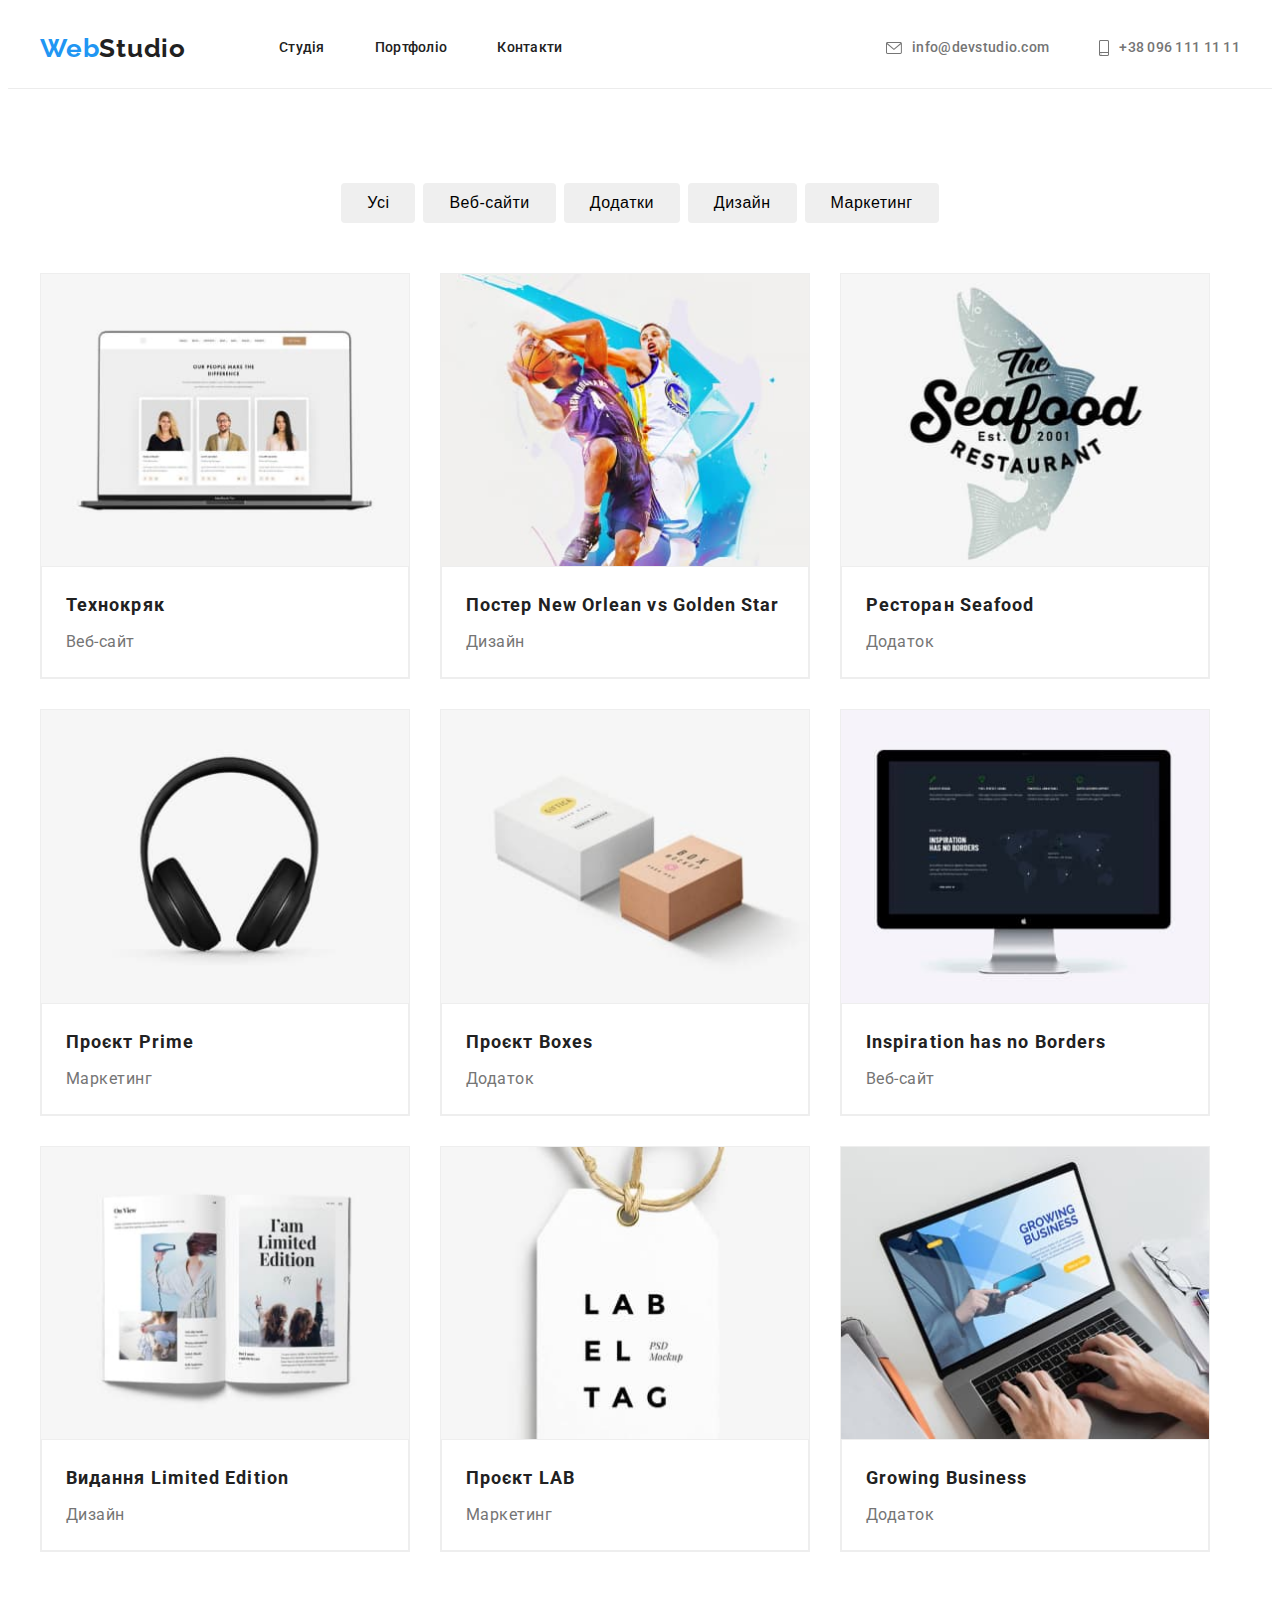
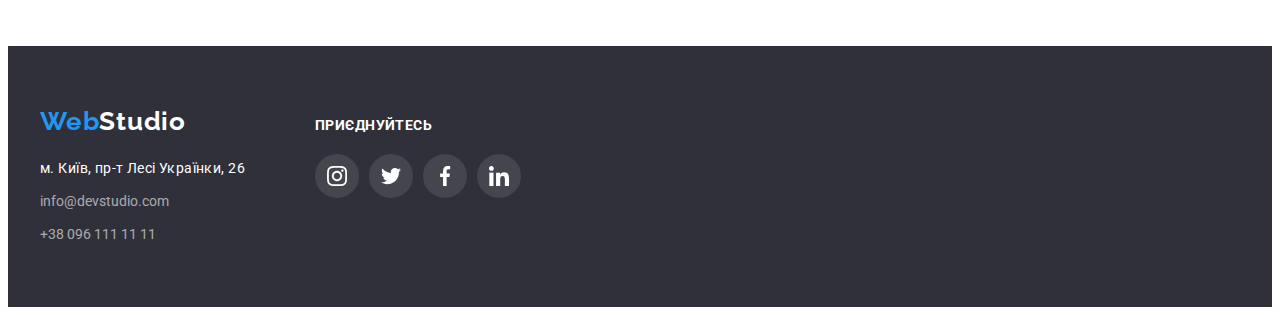
==== portfolio.html @ c2a0ddba "Initial commit" ====
<!DOCTYPE html>
<html lang="en">
  <head>
    <meta charset="UTF-8" />
    <meta http-equiv="X-UA-Compatible" content="IE=edge" />
    <meta name="viewport" content="width=device-width, initial-scale=1.0" />
    <!--fonts-->
    <link rel="preconnect" href="https://fonts.googleapis.com" />
    <link rel="preconnect" href="https://fonts.gstatic.com" crossorigin />
    <link
      href="https://fonts.googleapis.com/css2?family=Raleway:wght@700&family=Roboto:wght@400;500;700;900&display=swap"
      rel="stylesheet"
    />
    <link rel="stylesheet" href="https://cdnjs.cloudflare.com/ajax/libs/modern-normalize/1.1.0/modern-normalize.min.css" integrity="sha512-wpPYUAdjBVSE4KJnH1VR1HeZfpl1ub8YT/NKx4PuQ5NmX2tKuGu6U/JRp5y+Y8XG2tV+wKQpNHVUX03MfMFn9Q==" crossorigin="anonymous" referrerpolicy="no-referrer" />
    <link rel="stylesheet" href="./css/styles.css" />
    <title>Portfolio</title>
  </head>
  <body>
    <!--headline-->
    <header class="header">
      <div class="container nav">
        <a href="" class="logo">Web<span class="logo-color">Studio</span></a>
        <nav>
          <ul class="nav-list">
            <li class="item">
              <a href="./index.html" class="nav-link">Студія</a>
            </li>
            <li class="item">
              <a href="./portfolio.html" class="nav-link">Портфоліо</a>
            </li>
            <li class="item">
              <a href="" class="nav-link">Контакти</a>
            </li>
          </ul>
        </nav>
        <!--headline-contacts-->
        <ul class="contacts">
          <li class="item">
          <a href="mailto:info@devstudio.com" class="contacts-link">
            <svg class="cont-icon" width="16" height="12" aria-label="envelope">
              <use href="./images/icons1/icons.svg#icon-envelope"></use>
              </svg>info@devstudio.com</a>
          </li>
        <li class="item">
                    <a href="tel:+380961111111" class="contacts-link"
            > <svg class="cont-icon" width="10" height="16" aria-label="smartphone">
              <use href="./images/icons1/icons.svg#icon-smartphone"></use>
              </svg>+38 096 111 11 11</a>
        </li>
      </ul>
      </div>
    </header>
    <main>
      <section class="section">
        <div class="container">
          <h1 class="visually-hidden">filters</h1>
          <!--filters-->
          <ul class="filters">
            <li class="filter-item"><button type="button" class="btn">Усі</button></li>
            <li class="filter-item"><button type="button" class="btn">Веб-сайти</button></li>
            <li class="filter-item"><button type="button" class="btn">Додатки</button></li>
            <li class="filter-item"><button type="button" class="btn">Дизайн</button></li>
            <li class="filter-item"><button type="button" class="btn">Маркетинг</button></li>
          </ul>
          
          <!--projects-->
          <ul class="projects">
            <li class="project-item">
              <a class="project-card" href="">
              <img src="./images/proj-img1(1).jpg" alt="laptop" width="370" />
              <div class="project-data">
              <h2 class="container-title">Технокряк</h2>
              <p class="section-text">Веб-сайт</p>
              </div>
            </a>
            </li>
            <li class="project-item">
              <a class="project-card" href="">
              <img src="./images/proj-img2(1).jpg" alt="poster" width="370" />
              <div class="project-data">
              <h2 class="container-title">Постер New Orlean vs Golden Star</h2>
              <p class="section-text">Дизайн</p>
              </div></a>
            </li>
            <li class="project-item">
              <a class="project-card" href="">
              <img src="./images/proj-img3(1).jpg" alt="restaurant" width="370" />
              <div class="project-data">
              <h2 class="container-title">Ресторан Seafood</h2>
              <p class="section-text">Додаток</p>
              </div></a>
            </li>
            <li class="project-item">
              <a class="project-card" href="">
              <img src="./images/proj-img4(1).jpg" alt="headphones" width="370" />
              <div class="project-data">
              <h2 class="container-title">Проєкт Prime</h2>
              <p class="section-text">Маркетинг</p>
              </div></a>
            </li>
            <li class="project-item">
              <a class="project-card" href="">
              <img src="./images/proj-img5(1).jpg" alt="boxes" width="370" />
              <div class="project-data">
              <h2 class="container-title">Проєкт Boxes</h2>
              <p class="section-text">Додаток</p>
              </div></a>
            </li>
            <li class="project-item">
              <a class="project-card" href="">
              <img src="./images/proj-img6(1).jpg" alt="display" width="370" />
              <div class="project-data">
              <h2 class="container-title">Inspiration has no Borders</h2>
              <p class="section-text">Веб-сайт</p>
              </div></a>
            </li>
            <li class="project-item">
              <a class="project-card" href="">
              <img src="./images/proj-img7(1).jpg" alt="magazine" width="370" />
              <div class="project-data">
              <h2 class="container-title">Видання Limited Edition</h2>
              <p class="section-text">Дизайн</p>
              </div></a>
            </li>
            <li class="project-item">
              <a class="project-card" href="">
              <img src="./images/proj-img8(1).jpg" alt="label" width="370" />
              <div class="project-data">
              <h2 class="container-title">Проєкт LAB</h2>
              <p class="section-text">Маркетинг</p>
              </div></a>
            </li>
            <li class="project-item">
              <a class="project-card" href="">
              <img src="./images/proj-img9(1).jpg" alt="hands" width="370" />
              <div class="project-data">
              <h2 class="container-title">Growing Business</h2>
              <p class="section-text">Додаток</p>
              </div></a>
            </li>
          </ul>
        </div>
      </section>
    </main>
    <footer class="footer">
      <div class="container footer-container">
        <div class="footer-data">
      <a href="" class="logo logo-footer">Web<span class="logo-color-foot">Studio</span></a>
      <address class="address">
        <ul>
          <li class="footer-link">
            <a href="https://goo.gl/maps/9TufqQXHVESEiAqk8" class="address-link-top"
              >м. Київ, пр-т Лесі Українки, 26</a
            >
          </li>
          <li class="footer-link">
            <a href="mailto:info@devstudio.com" class="address-link"
              >info@devstudio.com</a
            >
          </li>
          <li>
            <a href="tel:+380961111111" class="address-link">+38 096 111 11 11</a>
          </li>
        </ul>
      </address>
        </div>
      <div class="footer-socials">
      <h3 class="socials-title">приєднуйтесь</h3>
      <ul class="social-links-footer">
        <li class="social-item-footer">
          <a class="social-link-footer" href="">
            <svg class="social-icon" width="20" height="20">
              <use href="./images/icons1/icons.svg#icon-instagram"></use>
            </svg>
            </a>
        </li>
        <li class="social-item-footer">
          <a class="social-link-footer" href="">
            <svg class="social-icon" width="20" height="20">
              <use href="./images/icons1/icons.svg#icon-twitter"></use>
            </svg>
            </a>
        </li>
        <li class="social-item-footer">
          <a class="social-link-footer" href="">
            <svg class="social-icon" width="20" height="20">
              <use href="./images/icons1/icons.svg#icon-facebook"></use>
            </svg>
            </a></li>
        <li class="social-item-footer">
          <a class="social-link-footer" href="">
            <svg class="social-icon" width="20" height="20">
              <use href="./images/icons1/icons.svg#icon-linkedin"></use>
            </svg>
            </a></li>
      </ul>
      </div>
      </div>
  </footer>
  </body>
</html>
---- css/styles.css ----
:root {
  --main-font: roboto;
  --secondary-font: raleway;
  --primary-text-color: #757575;
  --title-text-color: #212121;
  --accent-color: #2196f3;
}
body {
  font-family: roboto, sans-serif;
  color: var(--primary-text-color);
  background-color: #ffffff;
}
ul {
  margin: 0;
  padding: 0;
  list-style: none;
}
img {
  display: block;
  max-width: 100%;
  height: auto;
}
/*reset*/
h1,
h2,
h3,
h4,
h5,
h6,
p {
  margin: 0;
}
.container {
  margin: 0 auto;
  width: 1200px;
  padding-left: 15px;
  padding-right: 15px;
}

/*header*/
.header {
  border-bottom: 1px solid #ececec;
}
.logo {
  font-family: "Raleway";
  font-weight: 700;
  font-size: 26px;
  line-height: 1.19;
  letter-spacing: 0.03em;
  color: var(--accent-color);
  text-decoration: none;
  margin-right: 93px;
}
.logo-footer {
  margin: 0;
}
.logo-color {
  color: var(--title-text-color);
}
.logo-color-foot {
  color: #ffffff;
}
/*navigation*/
.nav {
  display: flex;
  align-items: center;
}
.nav-list {
  display: flex;
}
.nav-list .item:not(:last-child) {
  margin-right: 50px;
}
.nav-link {
  display: block;
  padding: 32px 0;
  font-weight: 500;
  font-size: 14px;
  line-height: 1.14;
  letter-spacing: 0.02em;
  text-decoration: none;
  color: var(--title-text-color);
}
.nav-link:hover,
.nav-link:focus,
.nav-link.current {
  color: var(--accent-color);
}
/*contacts*/
.contacts {
  display: flex;
  margin-left: auto;
}
.contacts .item:not(:last-child) {
  margin-right: 50px;
}
.contacts-link {
  text-decoration: none;
  font-weight: 500;
  font-size: 14px;
  line-height: 1.14;
  letter-spacing: 0.02em;
  color: var(--primary-text-color);
  fill: var(--primary-text-color);
  display: flex;
  align-items: center;
  gap: 10px;
}
.contacts-link:hover,
.contacts-link:focus {
  color: var(--accent-color);
  fill: var(--accent-color);
}
/*hero*/
.hero-title {
  font-weight: 900;
  font-size: 44px;
  line-height: 1.36;
  text-align: center;
  letter-spacing: 0.06em;
  text-transform: uppercase;
  color: #ffffff;
  width: 700px;
  margin-bottom: 30px;
  margin-left: auto;
  margin-right: auto;
}
.hero {
  align-items: center;
  text-align: center;
  padding-top: 200px;
  padding-bottom: 200px;
  max-width: 1600px;
  height: 600px;
  margin-left: auto;
  margin-right: auto;
  background: #C4C4C4;
  background-image: linear-gradient(to right, rgba(47, 48, 58, 0.4), rgba(47, 48, 58, 0.4)),
  url(../images/hero-bg\ \(1\).jpg);
  background-position:center ;
  background-size: contain;
  background-repeat: no-repeat;
 }
.btn-hero {
  background-color: var(--accent-color);
  font-weight: 700;
  font-size: 16px;
  line-height: 1.88;
  letter-spacing: 0.06em;
  color: #ffffff;
  cursor: pointer;
  border: 1px solid transparent;
  border-radius: 4px;
  padding: 10px 32px;
}
/*sections*/
.section {
  padding-top: 94px;
  padding-bottom: 94px;
}
.visually-hidden {
  position: absolute;
  width: 1px;
  height: 1px;
  margin: -1px;
  border: 0;
  padding: 0;
  white-space: nowrap;
  clip-path: inset(100%);
  clip: rect(0 0 0 0);
  overflow: hidden;
}
.bene-list {
  display: flex;
  flex-wrap: wrap;
}
.bene-list .item {
  width: 270px;
}
.bene-list .item:not(:last-child) {
  margin-right: 30px;
}
.benefits-title {
  font-weight: 700;
  font-size: 14px;
  line-height: 1.14;
  letter-spacing: 0.03em;
  text-transform: uppercase;
  color: var(--title-text-color);
  margin-bottom: 10px;
  margin-top: 30px;
}
.benefits-text {
  font-size: 14px;
  font-style: regular;
  line-height: 1.71;
  letter-spacing: 0.03em;
  color: var(--primary-text-color);
}
.bene-icon {
  background-color: #F5F4FA;
  border-radius: 4px;
  display: flex;
  align-items: center;
  justify-content: center;
  height: 120px;
}
/*pictures*/
.pictures {
  display: flex;
}
.pictures-item:not(:last-child) {
  margin-right: 30px;
}
.team {
  display: flex;
}
.team-section {
  display: flex;
  background-color: #f5f4fa;
}
.card:not(:last-child) {
  margin-right: 30px;
}
.card {
  background-color: #fff;
  border-radius: 4px;
  box-shadow: 
  0px 2px rgba(0, 0, 0, 0.2),
  0px 1px rgba(0, 0, 0, 0.14),
  0px 1px rgba(0, 0, 0, 0.12);
 }
.card-data {
  padding: 30px 0;
}
.section-title {
  font-weight: 700;
  font-size: 36px;
  line-height: 1.17;
  text-align: center;
  letter-spacing: 0.03em;
  color: var(--title-text-color);
  margin-bottom: 50px;
}
.section-text {
  font-size: 16px;
  line-height: 1.88;
  letter-spacing: 0.03em;
  color: var(--primary-text-color);
}
.section-pics {
  padding-top: 0;
}
.name {
  font-weight: 500;
  font-size: 16px;
  line-height: 1.19;
  text-align: center;
  letter-spacing: 0.03em;
  color: var(--title-text-color);
  margin-bottom: 10px;
}
.profession {
  font-size: 16px;
  line-height: 1.19;
  text-align: center;
  letter-spacing: 0.03em;
  color: var(--primary-text-color);
  margin-bottom: 16px;
}
.social-links {
  display: flex;
  gap: 10px;
  justify-content: center;
  }
  .social-links-footer {
    display: flex;
    color: #fff;
  }
  .social-link {
    display: flex;
    align-items: center;
    justify-content: center;
    border-radius: 50%;
    fill: #AFB1B8;
    width: 100%;
    height: 100%;
  }
  .social-item {
    width: 44px;
    height: 44px;
    gap: 10px;
  }
  .social-links-footer {
    gap: 10px;
  } 
  .social-link-footer {
    display: flex;
    align-items: center;
    justify-content: center;
    width: 44px;
    height: 44px;
    border-radius: 50%;
    background-color: rgba(255, 255, 255, 0.1);
    fill: #fff;
  }
  .social-link-footer:hover,
  .social-link-footer:focus {
    background-color: var(--accent-color);
  }
  .social-link:hover ,
  .social-link:focus {
    background-color: var(--accent-color);
    fill: #fff;
  }
  .client-icon-container {
    display: flex;
    gap: 30px;
  }
  .client-item {
    width: 170px;
    height: 92px;
  }
  .client-link {
    display: flex;
    width: 100%;
    height: 100%;
    border: 1px solid #AFB1B8;
    border-radius: 4px;
    align-items: center;
    justify-content: center;
    fill: #AFB1B8;
  }
  .client-link:hover,
  .client-link:focus {
    border-color: var(--accent-color);
    fill: var(--accent-color);
  }
/*buttons*/
.btn {
  font-weight: 500;
  font-size: 16px;
  line-height: 1.62;
  text-align: center;
  letter-spacing: 0.03em;
  cursor: pointer;
  padding: 6px 25px;
  border: 1px solid transparent;
  border-radius: 4px;
  }
.btn:hover,
.btn:focus,
.btn-active {
  color: #ffffff;
  background-color: var(--accent-color);
  cursor: pointer;
  box-shadow: 0px 3px 1px rgba(0, 0, 0, 0.1),
  0px 1px 2px rgba(0, 0, 0, 0.08),
  0px 2px 2px rgba(0, 0, 0, 0.12);
  border-radius: 4px;
}
.container-title {
  font-weight: 700;
  font-size: 18px;
  line-height: 2;
  letter-spacing: 0.06em;
  color: var(--title-text-color);
  margin-bottom: 4px;
}
/*footer*/
.footer {
  background-color: #2f303a;
  padding-top: 60px;
  padding-bottom: 60px;
  }
.socials-title {
  font-weight: 700;
  font-size: 14px;
  letter-spacing: 0.03em;
  text-transform: uppercase;
  line-height: 1.14;
  vertical-align: top;
  color: #fff;
  margin-bottom: 20px;
 }
.address {
  margin-top: 20px;
 }
 .footer-data {
  margin-right: 70px;
 }
.footer-link {
  margin-bottom: 9px;
}
.footer-container {
  display: flex;
  align-items: baseline;
}
.address-link-top {
  color: #ffffff;
  font-style: normal;
  font-size: 14px;
  line-height: 1.71;
  letter-spacing: 0.03em;
  text-decoration: none;
}
.address-link-top:hover,
.address-link-top:focus {
  color: var(--accent-color);
}
.address-link {
  font-style: normal;
  font-size: 14px;
  line-height: 1.71;
  color: rgba(255, 255, 255, 0.6);
  text-decoration: none;
}
.address-link:hover,
.address-link:focus {
  color: var(--accent-color);
}
.filters {
  display: flex;
  justify-content: center;
  margin-bottom: 50px;
}
.filter-item:not(:last-child) {
  margin-right: 8px;
}
.projects {
  display: flex;
  flex-wrap: wrap;
}
.project-item {
  width: 370px;
  margin-right: 30px;
  margin-bottom: 30px;
  }
.project-card {
    display: block;
    text-decoration: none;
    background: #FFFFFF;
    border: 1px solid #EEEEEE;  
}
.project-card:hover,
.project-card:focus {
    box-shadow: 
  0px 1px 1px rgba(0, 0, 0, 0.12), 
  0px 4px 4px rgba(0, 0, 0, 0.06), 
  1px 4px 6px rgba(0, 0, 0, 0.16);
}
.project-data {
  padding: 20px 24px;
  border: 1px solid rgba(238, 238, 238, 1);
}
.project-item:nth-child(3n) {
  margin-right: 0;
}
.project-item:nth-last-child(-n + 3) {
  margin-bottom: 0;
}
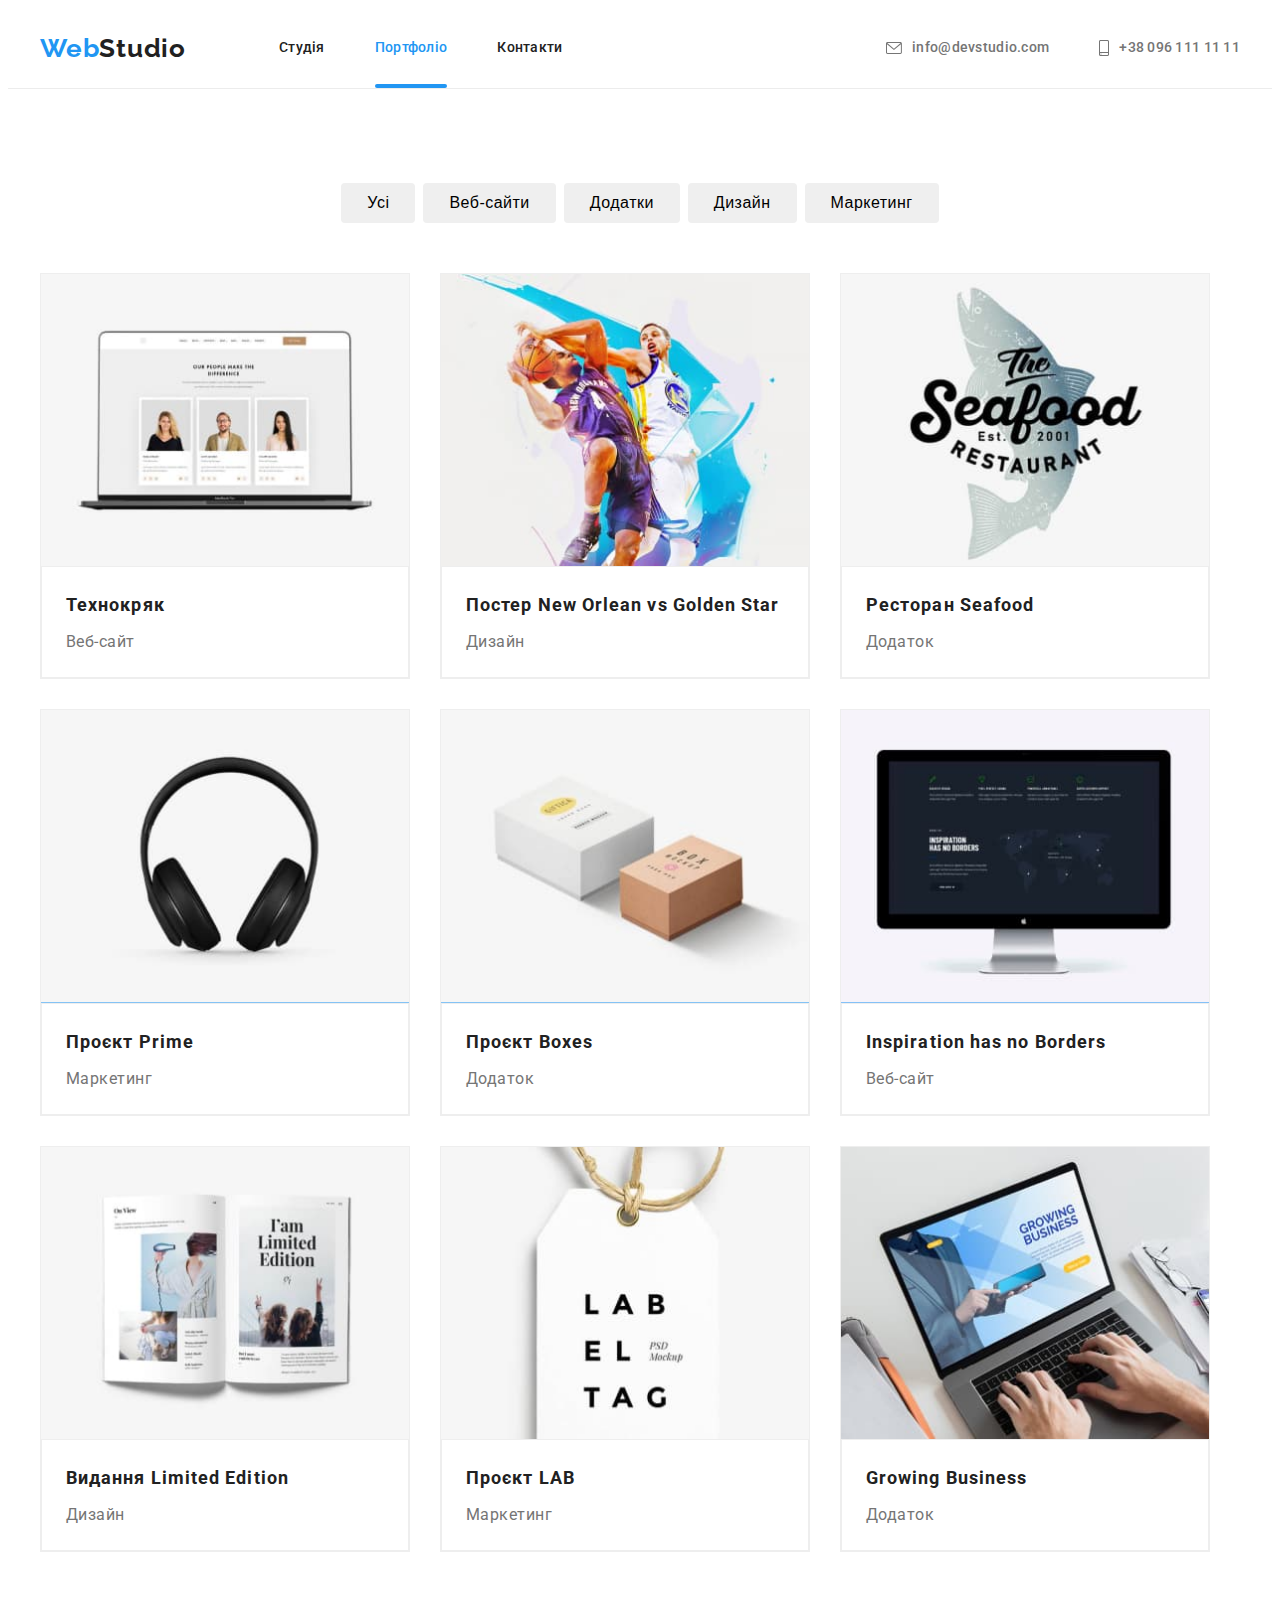
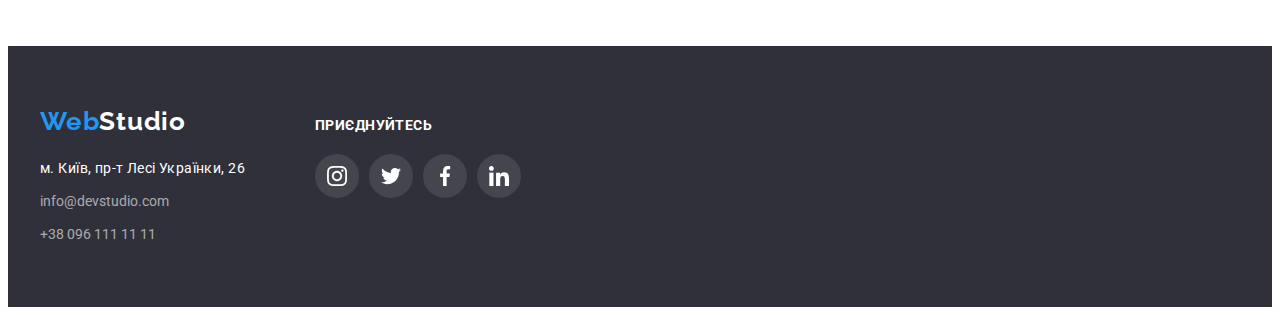
==== commit 9e1dcd08: "ddd" ====
--- a/portfolio.html
+++ b/portfolio.html
@@ -26,7 +26,7 @@
               <a href="./index.html" class="nav-link">Студія</a>
             </li>
             <li class="item">
-              <a href="./portfolio.html" class="nav-link">Портфоліо</a>
+              <a href="./portfolio.html" class="nav-link current">Портфоліо</a>
             </li>
             <li class="item">
               <a href="" class="nav-link">Контакти</a>
@@ -67,16 +67,26 @@
           <ul class="projects">
             <li class="project-item">
               <a class="project-card" href="">
-              <img src="./images/proj-img1(1).jpg" alt="laptop" width="370" />
+                <div class="project-wrap">
+             <img src="./images/proj-img1(1).jpg" alt="laptop" width="370" />
+                <div class="project-overlay">
+                  <p class="overlay-text">Ресурс пропонує комплексні пропозиції з різним рівнем функціоналу та сервісів.
+                   Все це дозволить відвідувачу отримати вичерпні відомості про компанію чи приватну особу.
+                  </p></div></div>
               <div class="project-data">
               <h2 class="container-title">Технокряк</h2>
               <p class="section-text">Веб-сайт</p>
               </div>
-            </a>
-            </li>
-            <li class="project-item">
-              <a class="project-card" href="">
+              </a>
+            </li>
+            <li class="project-item">
+              <a class="project-card" href="">
+                <div class="project-wrap">
               <img src="./images/proj-img2(1).jpg" alt="poster" width="370" />
+              <div class="project-overlay">
+                <p class="overlay-text">Ресурс пропонує комплексні пропозиції з різним рівнем функціоналу та сервісів.
+                 Все це дозволить відвідувачу отримати вичерпні відомості про компанію чи приватну особу.
+                </p></div></div>
               <div class="project-data">
               <h2 class="container-title">Постер New Orlean vs Golden Star</h2>
               <p class="section-text">Дизайн</p>
@@ -84,7 +94,12 @@
             </li>
             <li class="project-item">
               <a class="project-card" href="">
+                <div class="project-wrap">
               <img src="./images/proj-img3(1).jpg" alt="restaurant" width="370" />
+              <div class="project-overlay">
+                <p class="overlay-text">Ресурс пропонує комплексні пропозиції з різним рівнем функціоналу та сервісів.
+                 Все це дозволить відвідувачу отримати вичерпні відомості про компанію чи приватну особу.
+                </p></div></div>
               <div class="project-data">
               <h2 class="container-title">Ресторан Seafood</h2>
               <p class="section-text">Додаток</p>
@@ -92,7 +107,12 @@
             </li>
             <li class="project-item">
               <a class="project-card" href="">
+                <div class="project-wrap">
               <img src="./images/proj-img4(1).jpg" alt="headphones" width="370" />
+              <div class="project-overlay">
+                <p class="overlay-text">Ресурс пропонує комплексні пропозиції з різним рівнем функціоналу та сервісів.
+                 Все це дозволить відвідувачу отримати вичерпні відомості про компанію чи приватну особу.
+                </p></div></div>
               <div class="project-data">
               <h2 class="container-title">Проєкт Prime</h2>
               <p class="section-text">Маркетинг</p>
@@ -100,7 +120,12 @@
             </li>
             <li class="project-item">
               <a class="project-card" href="">
+                <div class="project-wrap">
               <img src="./images/proj-img5(1).jpg" alt="boxes" width="370" />
+              <div class="project-overlay">
+                <p class="overlay-text">Ресурс пропонує комплексні пропозиції з різним рівнем функціоналу та сервісів.
+                 Все це дозволить відвідувачу отримати вичерпні відомості про компанію чи приватну особу.
+                </p></div></div>
               <div class="project-data">
               <h2 class="container-title">Проєкт Boxes</h2>
               <p class="section-text">Додаток</p>
@@ -108,7 +133,12 @@
             </li>
             <li class="project-item">
               <a class="project-card" href="">
+                <div class="project-wrap">
               <img src="./images/proj-img6(1).jpg" alt="display" width="370" />
+              <div class="project-overlay">
+                <p class="overlay-text">Ресурс пропонує комплексні пропозиції з різним рівнем функціоналу та сервісів.
+                 Все це дозволить відвідувачу отримати вичерпні відомості про компанію чи приватну особу.
+                </p></div></div>
               <div class="project-data">
               <h2 class="container-title">Inspiration has no Borders</h2>
               <p class="section-text">Веб-сайт</p>
@@ -116,7 +146,12 @@
             </li>
             <li class="project-item">
               <a class="project-card" href="">
+                <div class="project-wrap">
               <img src="./images/proj-img7(1).jpg" alt="magazine" width="370" />
+              <div class="project-overlay">
+                <p class="overlay-text">Ресурс пропонує комплексні пропозиції з різним рівнем функціоналу та сервісів.
+                 Все це дозволить відвідувачу отримати вичерпні відомості про компанію чи приватну особу.
+                </p></div></div>
               <div class="project-data">
               <h2 class="container-title">Видання Limited Edition</h2>
               <p class="section-text">Дизайн</p>
@@ -124,7 +159,12 @@
             </li>
             <li class="project-item">
               <a class="project-card" href="">
+                <div class="project-wrap">
               <img src="./images/proj-img8(1).jpg" alt="label" width="370" />
+              <div class="project-overlay">
+                <p class="overlay-text">Ресурс пропонує комплексні пропозиції з різним рівнем функціоналу та сервісів.
+                 Все це дозволить відвідувачу отримати вичерпні відомості про компанію чи приватну особу.
+                </p></div></div>
               <div class="project-data">
               <h2 class="container-title">Проєкт LAB</h2>
               <p class="section-text">Маркетинг</p>
@@ -132,7 +172,12 @@
             </li>
             <li class="project-item">
               <a class="project-card" href="">
+                <div class="project-wrap">
               <img src="./images/proj-img9(1).jpg" alt="hands" width="370" />
+              <div class="project-overlay">
+                <p class="overlay-text">Ресурс пропонує комплексні пропозиції з різним рівнем функціоналу та сервісів.
+                 Все це дозволить відвідувачу отримати вичерпні відомості про компанію чи приватну особу.
+                </p></div></div>
               <div class="project-data">
               <h2 class="container-title">Growing Business</h2>
               <p class="section-text">Додаток</p>
--- a/css/styles.css
+++ b/css/styles.css
@@ -4,6 +4,8 @@
   --primary-text-color: #757575;
   --title-text-color: #212121;
   --accent-color: #2196f3;
+
+  --animation: 250ms cubic-bezier(0.4, 0, 0.2, 1);
 }
 body {
   font-family: roboto, sans-serif;
@@ -72,6 +74,7 @@
   margin-right: 50px;
 }
 .nav-link {
+  position: relative;
   display: block;
   padding: 32px 0;
   font-weight: 500;
@@ -80,6 +83,30 @@
   letter-spacing: 0.02em;
   text-decoration: none;
   color: var(--title-text-color);
+  transition: color var(--animation);
+}
+.nav-link.current {
+  color: var(--accent-color);
+}
+.nav-link::after {
+  position: absolute;
+  left: 0;
+  bottom: 0;
+  content: "";
+  display: inline-block;
+  width: 100%;
+  height: 4px;
+  border-radius: 2px;
+  background-color: var(--accent-color);
+  opacity: 0;
+  transition: opacity var(--animation);
+}
+.nav-link.current::after {
+  opacity: 1;
+}
+.nav-link:hover::after,
+.nav-link:focus::after {
+  opacity: 1;
 }
 .nav-link:hover,
 .nav-link:focus,
@@ -105,6 +132,7 @@
   display: flex;
   align-items: center;
   gap: 10px;
+  transition: color var(--animation), fill var(--animation);
 }
 .contacts-link:hover,
 .contacts-link:focus {
@@ -134,13 +162,17 @@
   height: 600px;
   margin-left: auto;
   margin-right: auto;
-  background: #C4C4C4;
-  background-image: linear-gradient(to right, rgba(47, 48, 58, 0.4), rgba(47, 48, 58, 0.4)),
-  url(../images/hero-bg\ \(1\).jpg);
-  background-position:center ;
+  background: #c4c4c4;
+  background-image: linear-gradient(
+      to right,
+      rgba(47, 48, 58, 0.4),
+      rgba(47, 48, 58, 0.4)
+    ),
+    url(../images/hero-bg.jpg);
+  background-position: center;
   background-size: contain;
   background-repeat: no-repeat;
- }
+}
 .btn-hero {
   background-color: var(--accent-color);
   font-weight: 700;
@@ -198,7 +230,7 @@
   color: var(--primary-text-color);
 }
 .bene-icon {
-  background-color: #F5F4FA;
+  background-color: #f5f4fa;
   border-radius: 4px;
   display: flex;
   align-items: center;
@@ -209,6 +241,26 @@
 .pictures {
   display: flex;
 }
+.label {
+  position: absolute;
+  left: 0;
+  bottom: 0;
+  width: 100%;
+  height: 70px;
+  font-weight: 700;
+  font-size: 14px;
+  line-height: 1.14;
+  letter-spacing: 0.03em;
+  text-transform: uppercase;
+  color: #ffffff;
+  display: flex;
+  align-items: center;
+  justify-content: center;
+  background-color: rgba(47, 48, 58, 0.8);
+}
+.pictures-item {
+  position: relative;
+}
 .pictures-item:not(:last-child) {
   margin-right: 30px;
 }
@@ -225,11 +277,9 @@
 .card {
   background-color: #fff;
   border-radius: 4px;
-  box-shadow: 
-  0px 2px rgba(0, 0, 0, 0.2),
-  0px 1px rgba(0, 0, 0, 0.14),
-  0px 1px rgba(0, 0, 0, 0.12);
- }
+  box-shadow: 0px 2px rgba(0, 0, 0, 0.2), 0px 1px rgba(0, 0, 0, 0.14),
+    0px 1px rgba(0, 0, 0, 0.12);
+}
 .card-data {
   padding: 30px 0;
 }
@@ -272,70 +322,74 @@
   display: flex;
   gap: 10px;
   justify-content: center;
-  }
-  .social-links-footer {
-    display: flex;
-    color: #fff;
-  }
-  .social-link {
-    display: flex;
-    align-items: center;
-    justify-content: center;
-    border-radius: 50%;
-    fill: #AFB1B8;
-    width: 100%;
-    height: 100%;
-  }
-  .social-item {
-    width: 44px;
-    height: 44px;
-    gap: 10px;
-  }
-  .social-links-footer {
-    gap: 10px;
-  } 
-  .social-link-footer {
-    display: flex;
-    align-items: center;
-    justify-content: center;
-    width: 44px;
-    height: 44px;
-    border-radius: 50%;
-    background-color: rgba(255, 255, 255, 0.1);
-    fill: #fff;
-  }
-  .social-link-footer:hover,
-  .social-link-footer:focus {
-    background-color: var(--accent-color);
-  }
-  .social-link:hover ,
-  .social-link:focus {
-    background-color: var(--accent-color);
-    fill: #fff;
-  }
-  .client-icon-container {
-    display: flex;
-    gap: 30px;
-  }
-  .client-item {
-    width: 170px;
-    height: 92px;
-  }
-  .client-link {
-    display: flex;
-    width: 100%;
-    height: 100%;
-    border: 1px solid #AFB1B8;
-    border-radius: 4px;
-    align-items: center;
-    justify-content: center;
-    fill: #AFB1B8;
-  }
-  .client-link:hover,
-  .client-link:focus {
-    border-color: var(--accent-color);
-    fill: var(--accent-color);
-  }
+}
+.social-links-footer {
+  display: flex;
+  color: #fff;
+}
+.social-link {
+  display: flex;
+  align-items: center;
+  justify-content: center;
+  border-radius: 50%;
+  fill: #afb1b8;
+  width: 100%;
+  height: 100%;
+  transition: background-color var(--animation),
+  fill var(--animation);
+}
+.social-item {
+  width: 44px;
+  height: 44px;
+  gap: 10px;
+}
+.social-links-footer {
+  gap: 10px;
+}
+.social-link-footer {
+  display: flex;
+  align-items: center;
+  justify-content: center;
+  width: 44px;
+  height: 44px;
+  border-radius: 50%;
+  background-color: rgba(255, 255, 255, 0.1);
+  fill: #fff;
+  transition: background-color var(--animation);
+}
+.social-link-footer:hover,
+.social-link-footer:focus {
+  background-color: var(--accent-color);
+}
+.social-link:hover,
+.social-link:focus {
+  background-color: var(--accent-color);
+  fill: #fff;
+}
+.client-icon-container {
+  display: flex;
+  gap: 30px;
+}
+.client-item {
+  width: 170px;
+  height: 92px;
+}
+.client-link {
+  display: flex;
+  width: 100%;
+  height: 100%;
+  border: 1px solid #afb1b8;
+  border-radius: 4px;
+  align-items: center;
+  justify-content: center;
+  fill: #afb1b8;
+  transition: fill var(--animation), border-color var(--animation);
+}
+.client-link:hover,
+.client-link:focus {
+  border-color: var(--accent-color);
+  fill: var(--accent-color);
+}
 /*buttons*/
 .btn {
   font-weight: 500;
@@ -347,16 +401,17 @@
   padding: 6px 25px;
   border: 1px solid transparent;
   border-radius: 4px;
-  }
+  transition: color var(--animation), background-color var(--animation),
+    cursor var(--animation), box-shadow var(--animation);
+}
 .btn:hover,
 .btn:focus,
 .btn-active {
   color: #ffffff;
   background-color: var(--accent-color);
   cursor: pointer;
-  box-shadow: 0px 3px 1px rgba(0, 0, 0, 0.1),
-  0px 1px 2px rgba(0, 0, 0, 0.08),
-  0px 2px 2px rgba(0, 0, 0, 0.12);
+  box-shadow: 0px 3px 1px rgba(0, 0, 0, 0.1), 0px 1px 2px rgba(0, 0, 0, 0.08),
+    0px 2px 2px rgba(0, 0, 0, 0.12);
   border-radius: 4px;
 }
 .container-title {
@@ -372,7 +427,7 @@
   background-color: #2f303a;
   padding-top: 60px;
   padding-bottom: 60px;
-  }
+}
 .socials-title {
   font-weight: 700;
   font-size: 14px;
@@ -382,13 +437,13 @@
   vertical-align: top;
   color: #fff;
   margin-bottom: 20px;
- }
+}
 .address {
   margin-top: 20px;
- }
- .footer-data {
+}
+.footer-data {
   margin-right: 70px;
- }
+}
 .footer-link {
   margin-bottom: 9px;
 }
@@ -403,6 +458,7 @@
   line-height: 1.71;
   letter-spacing: 0.03em;
   text-decoration: none;
+  transition: color var(--animation);
 }
 .address-link-top:hover,
 .address-link-top:focus {
@@ -414,6 +470,7 @@
   line-height: 1.71;
   color: rgba(255, 255, 255, 0.6);
   text-decoration: none;
+  transition: color var(--animation);
 }
 .address-link:hover,
 .address-link:focus {
@@ -430,24 +487,51 @@
 .projects {
   display: flex;
   flex-wrap: wrap;
+}
+.project-wrap {
+  position: relative;
+  overflow: hidden;
+}
+.project-overlay {
+  position: absolute;
+  top: 0;
+  left: 0;
+  width: 100%;
+  height: 100%;
+  background-color: rgba(33, 150, 243, 0.9);
+  display: block;
+  transform: translateY(100%);
+  transition: transform var(--animation);
+}
+.project-card:hover .project-overlay,
+.project-card:focus .project-overlay {
+  transform: translateY(0);
 }
 .project-item {
   width: 370px;
   margin-right: 30px;
   margin-bottom: 30px;
-  }
+  transition: transform var(--animation);
+}
+.overlay-text {
+  padding: 63px 24px 56px 24px;
+  font-weight: 400;
+  font-size: 18px;
+  line-height: 1.56;
+  letter-spacing: 0.03em;
+  color: #ffffff;
+}
 .project-card {
-    display: block;
-    text-decoration: none;
-    background: #FFFFFF;
-    border: 1px solid #EEEEEE;  
+  display: block;
+  text-decoration: none;
+  background: #ffffff;
+  border: 1px solid #eeeeee;
+  transition: box-shadow var(--animation);
 }
 .project-card:hover,
 .project-card:focus {
-    box-shadow: 
-  0px 1px 1px rgba(0, 0, 0, 0.12), 
-  0px 4px 4px rgba(0, 0, 0, 0.06), 
-  1px 4px 6px rgba(0, 0, 0, 0.16);
+  box-shadow: 0px 1px 1px rgba(0, 0, 0, 0.12), 0px 4px 4px rgba(0, 0, 0, 0.06),
+    1px 4px 6px rgba(0, 0, 0, 0.16);
 }
 .project-data {
   padding: 20px 24px;
@@ -459,3 +543,46 @@
 .project-item:nth-last-child(-n + 3) {
   margin-bottom: 0;
 }
+.backdrop {
+  position: fixed;
+  top: 0;
+  left: 0;
+  width: 100%;
+  height: 100%;
+  background-color: rgba(0, 0, 0, 0.2);
+  opacity: 1;
+  visibility: initial;
+  transition: opacity var(--animation), visibility var(--animation);
+  }
+.backdrop.is-hidden {
+  visibility: hidden;
+  opacity: 0;
+  pointer-events: none;
+}
+.backdrop.is-hidden .modal {
+  transform: translate(-50%, -50%) scale(0.5);
+}
+.modal {
+  min-width: 528px;
+  min-height: 581px;
+  position: absolute;
+  top: 50%;
+  left: 50%;
+  transform: translate(-50%, -50%) scale(1);
+  transition: transform var(--animation);
+  background-color: #FFFFFF;
+  box-shadow: 0px 1px 3px rgba(0, 0, 0, 0.12),
+  0px 1px 1px rgba(0, 0, 0, 0.14), 
+  0px 2px 1px rgba(0, 0, 0, 0.2);
+  border-radius: 4px;
+  display: flex;
+  flex-direction: row-reverse;
+  padding: 8px;
+}
+.close-btn {
+  width: 30px;
+  height: 30px;
+  border-radius: 50%;
+  border: 1px solid rgba(0, 0, 0, 0.1);
+  cursor: pointer;
+}